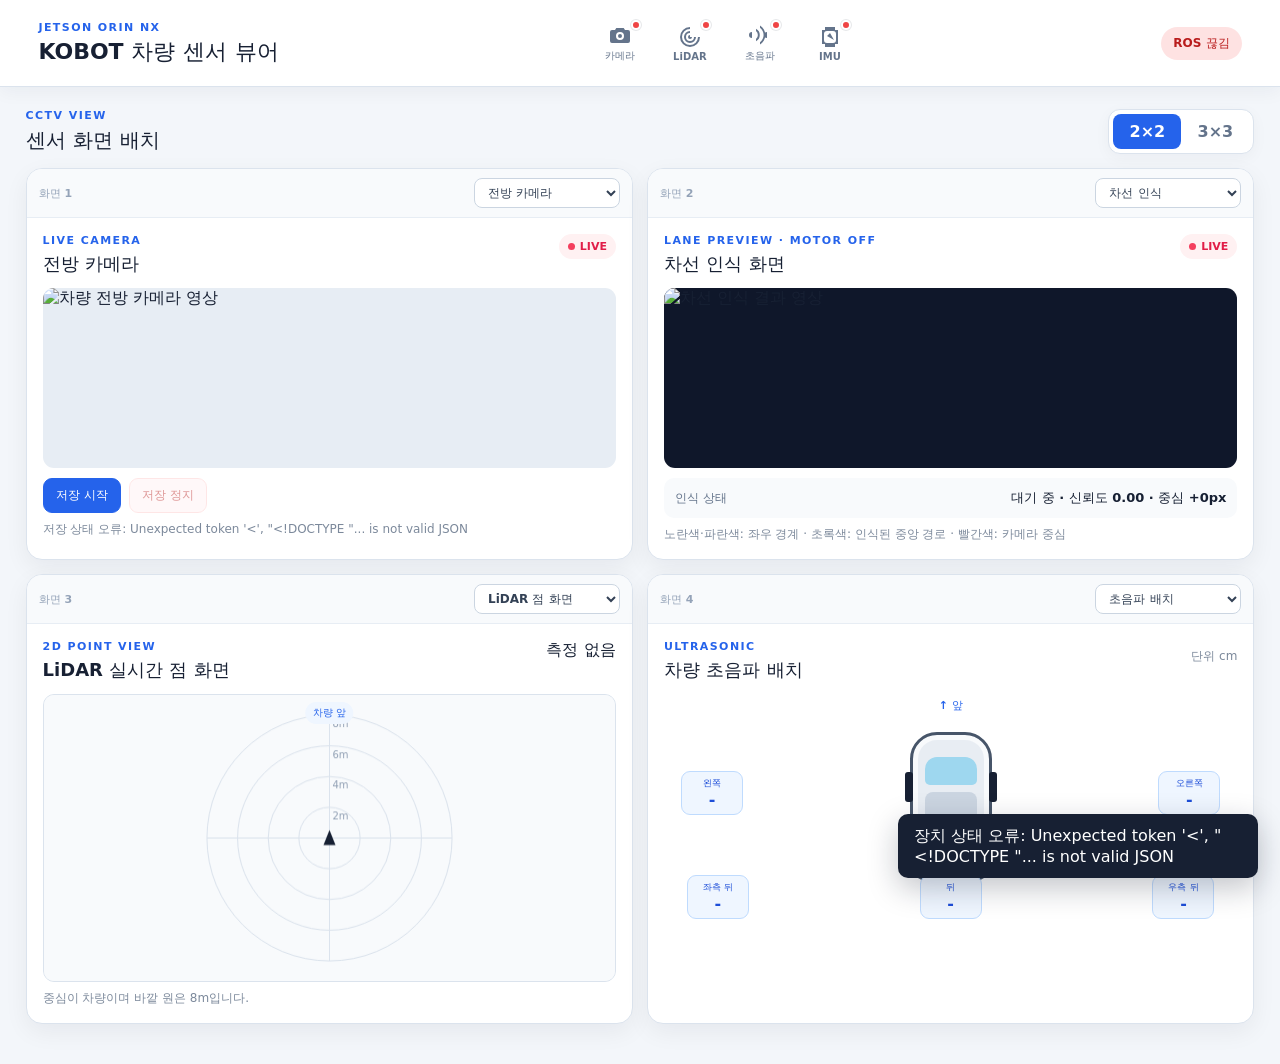
==== real/ros2_ws/src/kobot_vehicle/dashboard/index.html @ b47cc5e0 "refactor(real): replace legacy layout with kobot vehicle stack" ====
<!doctype html>
<html lang="ko">
<head>
  <meta charset="utf-8">
  <meta name="viewport" content="width=device-width,initial-scale=1,user-scalable=no">
  <title>KOBOT 차량 센서 뷰어</title>
  <link rel="stylesheet" href="style.css">
  <link rel="stylesheet" href="drive.css">
</head>
<body>
  <header class="topbar">
    <div class="brand">
      <p class="eyebrow">JETSON ORIN NX</p>
      <h1>KOBOT 차량 센서 뷰어</h1>
    </div>

    <nav class="device-nav" aria-label="장치 연결 관리">
      <button class="device-icon" data-device="camera" aria-label="카메라 연결 관리" title="카메라">
        <span class="connection-dot" aria-hidden="true"></span>
        <svg viewBox="0 0 24 24" aria-hidden="true"><path d="M4 7h3l1.3-2h7.4L17 7h3a2 2 0 0 1 2 2v9a2 2 0 0 1-2 2H4a2 2 0 0 1-2-2V9a2 2 0 0 1 2-2Zm8 10a4 4 0 1 0 0-8 4 4 0 0 0 0 8Zm0-2a2 2 0 1 1 0-4 2 2 0 0 1 0 4Z"/></svg>
        <span>카메라</span>
      </button>
      <button class="device-icon" data-device="lidar" aria-label="LiDAR 연결 관리" title="LiDAR">
        <span class="connection-dot" aria-hidden="true"></span>
        <svg viewBox="0 0 24 24" aria-hidden="true"><path d="M12 2a10 10 0 1 0 10 10h-2a8 8 0 1 1-8-8V2Zm0 4a6 6 0 1 0 6 6h-2a4 4 0 1 1-4-4V6Zm0 4a2 2 0 1 0 2 2h-2v-2Z"/></svg>
        <span>LiDAR</span>
      </button>
      <button class="device-icon" data-device="ultrasonic" aria-label="초음파 연결 관리" title="초음파">
        <span class="connection-dot" aria-hidden="true"></span>
        <svg viewBox="0 0 24 24" aria-hidden="true"><path d="M4 9a3 3 0 1 0 0 6V9Zm4-3.2v2.3a5 5 0 0 1 0 7.8v2.3A7 7 0 0 0 8 5.8Zm4-3.2v2.2a9 9 0 0 1 0 14.4v2.2A11 11 0 0 0 12 2.6Zm7 6.4a3 3 0 1 0 0 6V9Z"/></svg>
        <span>초음파</span>
      </button>
      <button class="device-icon" data-device="imu" aria-label="IMU 연결 관리" title="IMU">
        <span class="connection-dot" aria-hidden="true"></span>
        <svg viewBox="0 0 24 24" aria-hidden="true"><path d="M7 2h10v3h3v14h-3v3H7v-3H4V5h3V2Zm2 4a3 3 0 0 0-3 3v6a3 3 0 0 0 3 3h6a3 3 0 0 0 3-3V9a3 3 0 0 0-3-3H9Zm3 2 4 7-7-4 3-3Z"/></svg>
        <span>IMU</span>
      </button>
    </nav>

    <span id="ros-state" class="status-pill bad">ROS 연결 중</span>
  </header>

  <main>
    <section class="viewer-toolbar" aria-label="화면 배열 선택">
      <div>
        <p class="eyebrow">CCTV VIEW</p>
        <h2>센서 화면 배치</h2>
      </div>
      <div class="layout-switch" role="group" aria-label="화면 배열">
        <button data-layout="2" class="active">2×2</button>
        <button data-layout="3">3×3</button>
      </div>
    </section>

    <section id="cctv-grid" class="cctv-grid grid-2" aria-label="센서 및 주행 화면"></section>
  </main>

  <div id="device-dialog" class="device-dialog" hidden>
    <div class="dialog-backdrop" data-close-dialog></div>
    <section class="device-dialog-card" role="dialog" aria-modal="true" aria-labelledby="device-dialog-title">
      <button class="dialog-close" data-close-dialog aria-label="닫기">×</button>
      <div id="device-dialog-content"></div>
    </section>
  </div>

  <div id="toast" role="status" aria-live="polite"></div>
  <script src="roslib.min.js"></script>
  <script src="app.js"></script>
</body>
</html>
---- real/ros2_ws/src/kobot_vehicle/dashboard/style.css ----
:root{font-family:Inter,Pretendard,"Noto Sans KR",system-ui,sans-serif;color:#172033;background:#f3f6fa;font-synthesis:none}*{box-sizing:border-box}body{margin:0;min-width:320px;background:#f3f6fa}button,select,input{font:inherit}button{cursor:pointer}button:disabled{cursor:not-allowed;opacity:.45}.topbar{position:sticky;top:0;z-index:20;display:flex;align-items:center;gap:22px;padding:14px 3%;border-bottom:1px solid #dbe3ed;background:rgba(255,255,255,.96);box-shadow:0 4px 18px rgba(23,32,51,.05);backdrop-filter:blur(10px)}.brand{min-width:250px}.eyebrow{margin:0 0 5px;color:#2563eb;font-size:11px;font-weight:800;letter-spacing:.13em}.topbar h1{margin:0;font-size:22px;line-height:1.15}.status-pill{margin-left:auto;flex:none;border-radius:999px;padding:8px 12px;font-size:12px;font-weight:800}.status-pill.ok{color:#047857;background:#dcfce7}.status-pill.bad{color:#b91c1c;background:#fee2e2}.device-nav{display:flex;justify-content:center;gap:8px;margin-left:auto}.device-icon{position:relative;display:flex;flex-direction:column;align-items:center;justify-content:center;gap:2px;width:62px;height:58px;padding:5px;border:1px solid transparent;border-radius:12px;color:#64748b;background:transparent}.device-icon:hover,.device-icon:focus-visible{border-color:#bfdbfe;background:#eff6ff;color:#2563eb;outline:none}.device-icon svg{width:24px;height:24px;fill:currentColor}.device-icon>span:last-child{font-size:10px;font-weight:700}.connection-dot{position:absolute;top:5px;right:9px;width:10px;height:10px;border:2px solid #fff;border-radius:50%;background:#ef4444;box-shadow:0 0 0 1px rgba(23,32,51,.1)}.device-icon.connected .connection-dot,.dialog-device-icon.connected .connection-dot{background:#22c55e}.device-icon.disconnected .connection-dot,.dialog-device-icon.disconnected .connection-dot{background:#ef4444}main{width:min(1600px,96%);margin:0 auto;padding:22px 0 40px}.viewer-toolbar{display:flex;align-items:center;justify-content:space-between;gap:16px;margin-bottom:14px}.viewer-toolbar h2{margin:0;font-size:20px}.layout-switch{display:flex;padding:4px;border:1px solid #dbe3ed;border-radius:12px;background:#fff;box-shadow:0 4px 16px rgba(15,23,42,.04)}.layout-switch button{min-width:68px;padding:8px 14px;border:0;border-radius:8px;color:#64748b;background:transparent;font-weight:800}.layout-switch button.active{color:#fff;background:#2563eb}.cctv-grid{display:grid;gap:14px;align-items:stretch}.cctv-grid.grid-2{grid-template-columns:repeat(2,minmax(0,1fr))}.cctv-grid.grid-3{grid-template-columns:repeat(3,minmax(0,1fr))}.viewer-card,.panel{min-width:0;border:1px solid #dbe3ed;border-radius:16px;background:#fff;box-shadow:0 8px 24px rgba(15,23,42,.06);overflow:hidden}.slot-bar{display:flex;align-items:center;justify-content:space-between;gap:10px;padding:9px 12px;border-bottom:1px solid #e7edf4;background:#f8fafc}.slot-bar>span{color:#94a3b8;font-size:11px;font-weight:800}.slot-picker{max-width:72%;padding:6px 30px 6px 9px;border:1px solid #cbd5e1;border-radius:8px;color:#334155;background:#fff;font-size:12px;font-weight:700}.viewer-card-body{display:flex;min-height:310px;flex-direction:column;padding:16px}.grid-3 .viewer-card-body{min-height:260px;padding:13px}.card-heading{display:flex;align-items:flex-start;justify-content:space-between;gap:10px;margin-bottom:12px}.card-heading h3{margin:0;font-size:18px}.grid-3 .card-heading h3{font-size:15px}.helper{margin:8px 0 0;color:#7c899b;font-size:12px;line-height:1.45}.live-badge{border-radius:999px;padding:6px 9px;color:#e11d48;background:#fff1f2;font-size:11px;font-weight:900}.live-badge::before{display:inline-block;width:7px;height:7px;margin-right:5px;border-radius:50%;background:#f43f5e;content:""}.camera-frame{position:relative;overflow:hidden;flex:1;min-height:180px;border-radius:11px;background:#e7edf4}.camera-frame img{display:block;width:100%;height:100%;min-height:180px;object-fit:cover}.grid-3 .camera-frame,.grid-3 .camera-frame img{min-height:145px}.record-controls{display:flex;gap:8px;margin-top:10px}.record-controls button,.device-actions button,.drive-actions button,.ghost{padding:8px 12px;border:1px solid #cbd5e1;border-radius:9px;color:#334155;background:#fff;font-size:12px;font-weight:800}.record-controls .primary,.device-actions button:first-child{border-color:#2563eb;color:#fff;background:#2563eb}.record-controls .danger,.drive-actions .danger{border-color:#fecaca;color:#b91c1c;background:#fff1f2}.lidar-frame{position:relative;overflow:hidden;flex:1;min-height:210px;border:1px solid #dbe3ed;border-radius:11px;background:#f8fafc}.grid-3 .lidar-frame{min-height:175px}.lidar-canvas{display:block;width:100%;height:100%}.front-label{position:absolute;top:7px;left:50%;transform:translateX(-50%);border-radius:999px;padding:4px 7px;color:#2563eb;background:#eff6ff;font-size:10px;font-weight:800}.vehicle-map{position:relative;flex:1;min-height:225px}.car-shape{position:absolute;top:38px;bottom:38px;left:50%;width:82px;transform:translateX(-50%);border:3px solid #475569;border-radius:27px 27px 18px 18px;background:#e8edf3;box-shadow:inset 0 0 0 5px #f8fafc}.windshield,.rear-glass{position:absolute;left:12px;right:12px;height:28px;border-radius:12px 12px 5px 5px;background:#9ed7ef}.windshield{top:22px}.rear-glass{bottom:18px;transform:rotate(180deg)}.roof{position:absolute;top:57px;bottom:54px;left:12px;right:12px;border-radius:8px;background:#cbd5e1}.wheel{position:absolute;width:8px;height:30px;border-radius:3px;background:#172033}.wheel-fl{top:37px;left:-8px}.wheel-fr{top:37px;right:-8px}.wheel-rl{bottom:30px;left:-8px}.wheel-rr{right:-8px;bottom:30px}.front-arrow{position:absolute;top:4px;left:50%;transform:translateX(-50%);color:#2563eb;font-size:11px;font-weight:800}.ultrasonic-marker{position:absolute;display:flex;min-width:62px;flex-direction:column;align-items:center;border:1px solid #bfdbfe;border-radius:9px;padding:5px;color:#1d4ed8;background:#eff6ff}.ultrasonic-marker span{font-size:9px;font-weight:700}.ultrasonic-marker strong{font-size:16px}.ultrasonic-marker.mid{border-color:#fde68a;color:#a16207;background:#fffbeb}.ultrasonic-marker.near{border-color:#fecaca;color:#b91c1c;background:#fff1f2}.sensor-left{top:77px;left:3%}.sensor-right{top:77px;right:3%}.sensor-rear-left{bottom:0;left:4%}.sensor-rear{bottom:0;left:50%;transform:translateX(-50%)}.sensor-rear-right{right:4%;bottom:0}.imu-visual{position:relative;display:grid;place-items:center;flex:1;min-height:170px;overflow:hidden;border-radius:11px;background:radial-gradient(circle,#eff6ff 0,#f8fafc 55%,#fff 56%)}.imu-axis{position:relative;width:95px;height:95px;border:2px solid #2563eb;border-radius:50%;transform:rotate(-12deg)}.imu-axis::before,.imu-axis::after{position:absolute;top:46px;left:-28px;width:148px;height:2px;background:#94a3b8;content:""}.imu-axis::after{transform:rotate(90deg)}.imu-axis span{position:absolute;z-index:1;border-radius:6px;padding:3px 5px;color:#fff;font-size:10px;font-weight:900}.axis-x{top:41px;right:-20px;background:#ef4444}.axis-y{top:-17px;left:40px;background:#22c55e}.axis-z{bottom:-15px;left:40px;background:#2563eb}.metric{display:flex;align-items:center;justify-content:space-between;gap:12px;margin-top:10px;border-radius:10px;padding:11px;background:#f8fafc}.metric span{color:#64748b;font-size:12px}.metric strong{font-size:13px;text-align:right}.system-power{overflow:auto;margin:10px 0 0;border-radius:10px;padding:12px;color:#334155;background:#f8fafc;font-size:12px;white-space:pre-wrap}.empty-card{display:flex;flex:1;min-height:220px;flex-direction:column;align-items:center;justify-content:center;border:2px dashed #dbe3ed;border-radius:12px;color:#94a3b8;text-align:center}.empty-card>span{display:grid;width:44px;height:44px;place-items:center;margin-bottom:8px;border-radius:50%;background:#eff6ff;color:#2563eb;font-size:27px}.empty-card p{margin:5px 0 0;font-size:11px}.drive-panel{margin-top:14px;padding:16px}.drive-panel summary{cursor:pointer;font-weight:800}.drive-panel label{display:grid;gap:6px;max-width:340px;margin:12px 0}.drive-panel input{padding:9px;border:1px solid #cbd5e1;border-radius:8px}.warning{color:#b45309;font-size:13px}.drive-actions,.keys{display:flex;gap:8px;margin:10px 0}.keys button{width:42px;height:42px;border:1px solid #cbd5e1;border-radius:9px;background:#fff;font-weight:900}.keys button.active{color:#fff;background:#2563eb}.device-dialog[hidden]{display:none}.device-dialog{position:fixed;z-index:50;inset:0;display:grid;place-items:center;padding:20px}.dialog-backdrop{position:absolute;inset:0;background:rgba(15,23,42,.42);backdrop-filter:blur(3px)}.device-dialog-card{position:relative;z-index:1;width:min(440px,100%);border-radius:18px;padding:24px;background:#fff;box-shadow:0 24px 80px rgba(15,23,42,.28)}.dialog-close{position:absolute;top:12px;right:12px;width:34px;height:34px;border:0;border-radius:9px;color:#64748b;background:#f1f5f9;font-size:22px}.dialog-title-row{display:flex;align-items:center;gap:12px;padding-right:36px}.dialog-title-row h2{margin:0;font-size:20px}.dialog-device-icon{position:relative;width:44px;height:44px;border-radius:12px;background:#eff6ff}.dialog-device-icon .connection-dot{top:-2px;right:-2px}.device-summary{display:flex;align-items:center;justify-content:space-between;gap:12px;margin:22px 0;border-radius:12px;padding:14px;background:#f8fafc}.device-summary strong{font-size:13px}.device-state{border-radius:999px;padding:6px 9px;font-size:11px;font-weight:900}.device-state.running{color:#047857;background:#dcfce7}.device-state.stopped{color:#b91c1c;background:#fee2e2}.device-actions{display:grid;grid-template-columns:repeat(3,1fr);gap:8px}.device-actions .reconnect{border-color:#bfdbfe;color:#1d4ed8;background:#eff6ff}.ghost.wide{width:100%;margin-top:10px}body.dialog-open{overflow:hidden}#toast{position:fixed;z-index:80;right:22px;bottom:22px;max-width:360px;transform:translateY(20px);border-radius:10px;padding:12px 16px;color:#fff;background:#172033;box-shadow:0 10px 30px rgba(15,23,42,.25);opacity:0;pointer-events:none;transition:.2s}#toast.show{transform:none;opacity:1}
@media(max-width:1050px){.topbar{flex-wrap:wrap}.brand{min-width:0}.device-nav{order:3;width:100%;margin:0}.status-pill{margin-left:auto}.cctv-grid.grid-3{grid-template-columns:repeat(2,minmax(0,1fr))}}
@media(max-width:680px){.topbar{gap:10px;padding:12px 4%}.topbar h1{font-size:18px}.status-pill{padding:6px 9px}.device-nav{justify-content:space-between}.device-icon{width:23%;height:52px}.device-icon svg{width:21px;height:21px}main{width:94%;padding-top:16px}.viewer-toolbar{align-items:flex-end}.viewer-toolbar h2{font-size:17px}.cctv-grid.grid-2,.cctv-grid.grid-3{grid-template-columns:1fr}.viewer-card-body{min-height:280px}.device-actions{grid-template-columns:1fr}.sensor-left{left:0}.sensor-right{right:0}.sensor-rear-left{left:0}.sensor-rear-right{right:0}}
---- real/ros2_ws/src/kobot_vehicle/dashboard/drive.css ----
.viewer-card-drive .viewer-card-body {
  min-height: 0;
}

.motor-badge {
  flex: none;
  border-radius: 999px;
  padding: 6px 9px;
  font-size: 11px;
  font-weight: 900;
}

.motor-badge.ok {
  color: #047857;
  background: #dcfce7;
}

.motor-badge.warn {
  color: #a16207;
  background: #fef3c7;
}

.motor-badge.bad {
  color: #b91c1c;
  background: #fee2e2;
}

.drive-stack {
  display: grid;
  grid-template-columns: minmax(0, 1fr) auto;
  align-items: center;
  gap: 5px 12px;
  border: 1px solid #dbeafe;
  border-radius: 11px;
  padding: 11px 12px;
  background: #eff6ff;
}

.drive-stack > div {
  display: flex;
  align-items: center;
  justify-content: space-between;
  gap: 10px;
}

.drive-stack span,
.drive-stack-detail {
  color: #64748b;
  font-size: 11px;
}

.drive-stack strong {
  color: #1e3a8a;
  font-size: 12px;
}

.drive-stack-detail {
  grid-column: 1;
  overflow: hidden;
  margin: 0;
  text-overflow: ellipsis;
  white-space: nowrap;
}

.restart-motor {
  grid-row: 1 / span 2;
  grid-column: 2;
  min-height: 38px;
  border: 1px solid #93c5fd;
  border-radius: 9px;
  padding: 8px 11px;
  color: #1d4ed8;
  background: #fff;
  font-size: 11px;
  font-weight: 900;
}

.drive-range {
  margin: 10px 0 0;
  border-radius: 9px;
  padding: 8px 10px;
  color: #334155;
  background: #f8fafc;
  font-size: 11px;
}

.drive-range strong {
  color: #1d4ed8;
}

.drive-config {
  display: grid;
  grid-template-columns: repeat(3, minmax(0, 1fr));
  gap: 9px;
}

.viewer-card-drive label {
  display: grid;
  gap: 5px;
  margin: 10px 0 0;
  color: #475569;
  font-size: 11px;
  font-weight: 800;
}

.viewer-card-drive input,
.viewer-card-drive select {
  width: 100%;
  min-width: 0;
  padding: 8px;
  border: 1px solid #cbd5e1;
  border-radius: 8px;
  color: #172033;
  background: #fff;
}

.drive-actions,
.keys {
  display: flex;
  flex-wrap: wrap;
  gap: 7px;
  margin: 9px 0 0;
}

.drive-actions button {
  min-height: 38px;
  padding: 8px 11px;
  border: 1px solid #cbd5e1;
  border-radius: 9px;
  color: #334155;
  background: #fff;
  font-size: 11px;
  font-weight: 800;
}

.drive-actions .primary {
  border-color: #2563eb;
  color: #fff;
  background: #2563eb;
}

.drive-actions .danger {
  border-color: #fecaca;
  color: #b91c1c;
  background: #fff1f2;
}

.keys button {
  width: 42px;
  height: 42px;
}

.drive-state {
  margin: 9px 0 0;
  border-radius: 9px;
  padding: 9px 10px;
  color: #334155;
  background: #f8fafc;
  font-size: 12px;
  font-weight: 700;
}

.lane-frame {
  background: #0f172a;
}

.lane-frame img {
  object-fit: contain;
}

@media (max-width: 680px) {
  .drive-stack {
    grid-template-columns: 1fr;
  }

  .drive-stack-detail,
  .restart-motor {
    grid-row: auto;
    grid-column: 1;
  }

  .drive-config {
    grid-template-columns: 1fr;
  }
}
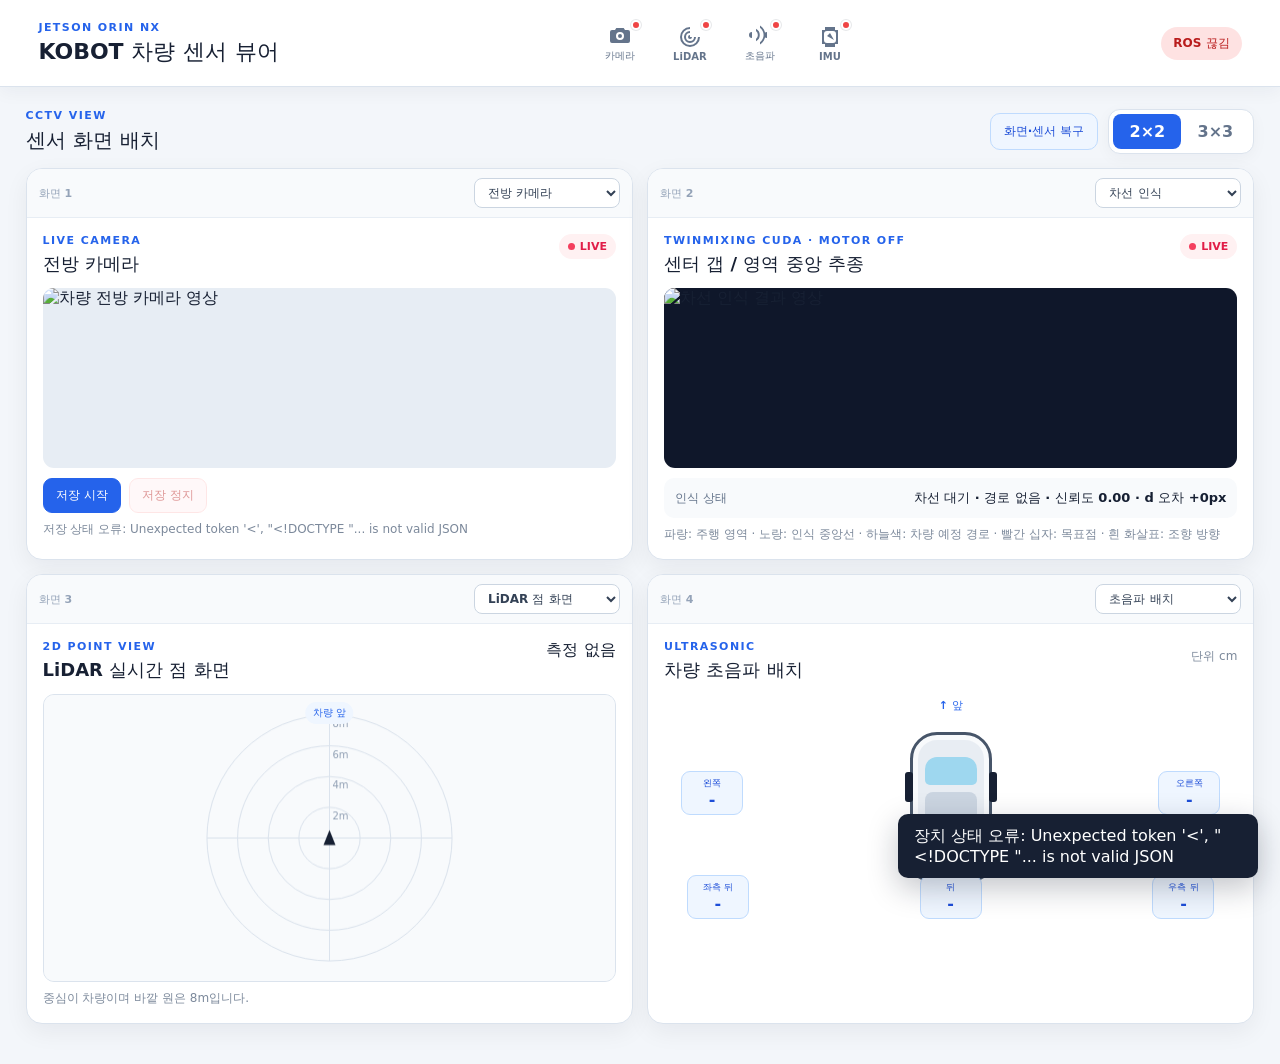
==== commit c6934fae: "feat(real): preserve TwinMixing center-line stack before restructure TwinMixing 중심선 추종 일체(순수 알고리즘·RO" ====
--- a/real/ros2_ws/src/kobot_vehicle/dashboard/index.html
+++ b/real/ros2_ws/src/kobot_vehicle/dashboard/index.html
@@ -46,9 +46,12 @@
         <p class="eyebrow">CCTV VIEW</p>
         <h2>센서 화면 배치</h2>
       </div>
-      <div class="layout-switch" role="group" aria-label="화면 배열">
-        <button data-layout="2" class="active">2×2</button>
-        <button data-layout="3">3×3</button>
+      <div class="viewer-toolbar-actions">
+        <button id="open-recovery" class="recovery-open" type="button">화면·센서 복구</button>
+        <div class="layout-switch" role="group" aria-label="화면 배열">
+          <button data-layout="2" class="active">2×2</button>
+          <button data-layout="3">3×3</button>
+        </div>
       </div>
     </section>
 
@@ -63,6 +66,14 @@
     </section>
   </div>
 
+  <div id="recovery-dialog" class="device-dialog recovery-dialog" hidden>
+    <div class="dialog-backdrop" data-close-recovery></div>
+    <section class="device-dialog-card recovery-dialog-card" role="dialog" aria-modal="true" aria-labelledby="recovery-dialog-title">
+      <button class="dialog-close" data-close-recovery aria-label="닫기">×</button>
+      <div id="recovery-dialog-content"></div>
+    </section>
+  </div>
+
   <div id="toast" role="status" aria-live="polite"></div>
   <script src="roslib.min.js"></script>
   <script src="app.js"></script>
--- a/real/ros2_ws/src/kobot_vehicle/dashboard/style.css
+++ b/real/ros2_ws/src/kobot_vehicle/dashboard/style.css
@@ -1,3 +1,4 @@
 :root{font-family:Inter,Pretendard,"Noto Sans KR",system-ui,sans-serif;color:#172033;background:#f3f6fa;font-synthesis:none}*{box-sizing:border-box}body{margin:0;min-width:320px;background:#f3f6fa}button,select,input{font:inherit}button{cursor:pointer}button:disabled{cursor:not-allowed;opacity:.45}.topbar{position:sticky;top:0;z-index:20;display:flex;align-items:center;gap:22px;padding:14px 3%;border-bottom:1px solid #dbe3ed;background:rgba(255,255,255,.96);box-shadow:0 4px 18px rgba(23,32,51,.05);backdrop-filter:blur(10px)}.brand{min-width:250px}.eyebrow{margin:0 0 5px;color:#2563eb;font-size:11px;font-weight:800;letter-spacing:.13em}.topbar h1{margin:0;font-size:22px;line-height:1.15}.status-pill{margin-left:auto;flex:none;border-radius:999px;padding:8px 12px;font-size:12px;font-weight:800}.status-pill.ok{color:#047857;background:#dcfce7}.status-pill.bad{color:#b91c1c;background:#fee2e2}.device-nav{display:flex;justify-content:center;gap:8px;margin-left:auto}.device-icon{position:relative;display:flex;flex-direction:column;align-items:center;justify-content:center;gap:2px;width:62px;height:58px;padding:5px;border:1px solid transparent;border-radius:12px;color:#64748b;background:transparent}.device-icon:hover,.device-icon:focus-visible{border-color:#bfdbfe;background:#eff6ff;color:#2563eb;outline:none}.device-icon svg{width:24px;height:24px;fill:currentColor}.device-icon>span:last-child{font-size:10px;font-weight:700}.connection-dot{position:absolute;top:5px;right:9px;width:10px;height:10px;border:2px solid #fff;border-radius:50%;background:#ef4444;box-shadow:0 0 0 1px rgba(23,32,51,.1)}.device-icon.connected .connection-dot,.dialog-device-icon.connected .connection-dot{background:#22c55e}.device-icon.disconnected .connection-dot,.dialog-device-icon.disconnected .connection-dot{background:#ef4444}main{width:min(1600px,96%);margin:0 auto;padding:22px 0 40px}.viewer-toolbar{display:flex;align-items:center;justify-content:space-between;gap:16px;margin-bottom:14px}.viewer-toolbar h2{margin:0;font-size:20px}.layout-switch{display:flex;padding:4px;border:1px solid #dbe3ed;border-radius:12px;background:#fff;box-shadow:0 4px 16px rgba(15,23,42,.04)}.layout-switch button{min-width:68px;padding:8px 14px;border:0;border-radius:8px;color:#64748b;background:transparent;font-weight:800}.layout-switch button.active{color:#fff;background:#2563eb}.cctv-grid{display:grid;gap:14px;align-items:stretch}.cctv-grid.grid-2{grid-template-columns:repeat(2,minmax(0,1fr))}.cctv-grid.grid-3{grid-template-columns:repeat(3,minmax(0,1fr))}.viewer-card,.panel{min-width:0;border:1px solid #dbe3ed;border-radius:16px;background:#fff;box-shadow:0 8px 24px rgba(15,23,42,.06);overflow:hidden}.slot-bar{display:flex;align-items:center;justify-content:space-between;gap:10px;padding:9px 12px;border-bottom:1px solid #e7edf4;background:#f8fafc}.slot-bar>span{color:#94a3b8;font-size:11px;font-weight:800}.slot-picker{max-width:72%;padding:6px 30px 6px 9px;border:1px solid #cbd5e1;border-radius:8px;color:#334155;background:#fff;font-size:12px;font-weight:700}.viewer-card-body{display:flex;min-height:310px;flex-direction:column;padding:16px}.grid-3 .viewer-card-body{min-height:260px;padding:13px}.card-heading{display:flex;align-items:flex-start;justify-content:space-between;gap:10px;margin-bottom:12px}.card-heading h3{margin:0;font-size:18px}.grid-3 .card-heading h3{font-size:15px}.helper{margin:8px 0 0;color:#7c899b;font-size:12px;line-height:1.45}.live-badge{border-radius:999px;padding:6px 9px;color:#e11d48;background:#fff1f2;font-size:11px;font-weight:900}.live-badge::before{display:inline-block;width:7px;height:7px;margin-right:5px;border-radius:50%;background:#f43f5e;content:""}.camera-frame{position:relative;overflow:hidden;flex:1;min-height:180px;border-radius:11px;background:#e7edf4}.camera-frame img{display:block;width:100%;height:100%;min-height:180px;object-fit:cover}.grid-3 .camera-frame,.grid-3 .camera-frame img{min-height:145px}.record-controls{display:flex;gap:8px;margin-top:10px}.record-controls button,.device-actions button,.drive-actions button,.ghost{padding:8px 12px;border:1px solid #cbd5e1;border-radius:9px;color:#334155;background:#fff;font-size:12px;font-weight:800}.record-controls .primary,.device-actions button:first-child{border-color:#2563eb;color:#fff;background:#2563eb}.record-controls .danger,.drive-actions .danger{border-color:#fecaca;color:#b91c1c;background:#fff1f2}.lidar-frame{position:relative;overflow:hidden;flex:1;min-height:210px;border:1px solid #dbe3ed;border-radius:11px;background:#f8fafc}.grid-3 .lidar-frame{min-height:175px}.lidar-canvas{display:block;width:100%;height:100%}.front-label{position:absolute;top:7px;left:50%;transform:translateX(-50%);border-radius:999px;padding:4px 7px;color:#2563eb;background:#eff6ff;font-size:10px;font-weight:800}.vehicle-map{position:relative;flex:1;min-height:225px}.car-shape{position:absolute;top:38px;bottom:38px;left:50%;width:82px;transform:translateX(-50%);border:3px solid #475569;border-radius:27px 27px 18px 18px;background:#e8edf3;box-shadow:inset 0 0 0 5px #f8fafc}.windshield,.rear-glass{position:absolute;left:12px;right:12px;height:28px;border-radius:12px 12px 5px 5px;background:#9ed7ef}.windshield{top:22px}.rear-glass{bottom:18px;transform:rotate(180deg)}.roof{position:absolute;top:57px;bottom:54px;left:12px;right:12px;border-radius:8px;background:#cbd5e1}.wheel{position:absolute;width:8px;height:30px;border-radius:3px;background:#172033}.wheel-fl{top:37px;left:-8px}.wheel-fr{top:37px;right:-8px}.wheel-rl{bottom:30px;left:-8px}.wheel-rr{right:-8px;bottom:30px}.front-arrow{position:absolute;top:4px;left:50%;transform:translateX(-50%);color:#2563eb;font-size:11px;font-weight:800}.ultrasonic-marker{position:absolute;display:flex;min-width:62px;flex-direction:column;align-items:center;border:1px solid #bfdbfe;border-radius:9px;padding:5px;color:#1d4ed8;background:#eff6ff}.ultrasonic-marker span{font-size:9px;font-weight:700}.ultrasonic-marker strong{font-size:16px}.ultrasonic-marker.mid{border-color:#fde68a;color:#a16207;background:#fffbeb}.ultrasonic-marker.near{border-color:#fecaca;color:#b91c1c;background:#fff1f2}.sensor-left{top:77px;left:3%}.sensor-right{top:77px;right:3%}.sensor-rear-left{bottom:0;left:4%}.sensor-rear{bottom:0;left:50%;transform:translateX(-50%)}.sensor-rear-right{right:4%;bottom:0}.imu-visual{position:relative;display:grid;place-items:center;flex:1;min-height:170px;overflow:hidden;border-radius:11px;background:radial-gradient(circle,#eff6ff 0,#f8fafc 55%,#fff 56%)}.imu-axis{position:relative;width:95px;height:95px;border:2px solid #2563eb;border-radius:50%;transform:rotate(-12deg)}.imu-axis::before,.imu-axis::after{position:absolute;top:46px;left:-28px;width:148px;height:2px;background:#94a3b8;content:""}.imu-axis::after{transform:rotate(90deg)}.imu-axis span{position:absolute;z-index:1;border-radius:6px;padding:3px 5px;color:#fff;font-size:10px;font-weight:900}.axis-x{top:41px;right:-20px;background:#ef4444}.axis-y{top:-17px;left:40px;background:#22c55e}.axis-z{bottom:-15px;left:40px;background:#2563eb}.metric{display:flex;align-items:center;justify-content:space-between;gap:12px;margin-top:10px;border-radius:10px;padding:11px;background:#f8fafc}.metric span{color:#64748b;font-size:12px}.metric strong{font-size:13px;text-align:right}.system-power{overflow:auto;margin:10px 0 0;border-radius:10px;padding:12px;color:#334155;background:#f8fafc;font-size:12px;white-space:pre-wrap}.empty-card{display:flex;flex:1;min-height:220px;flex-direction:column;align-items:center;justify-content:center;border:2px dashed #dbe3ed;border-radius:12px;color:#94a3b8;text-align:center}.empty-card>span{display:grid;width:44px;height:44px;place-items:center;margin-bottom:8px;border-radius:50%;background:#eff6ff;color:#2563eb;font-size:27px}.empty-card p{margin:5px 0 0;font-size:11px}.drive-panel{margin-top:14px;padding:16px}.drive-panel summary{cursor:pointer;font-weight:800}.drive-panel label{display:grid;gap:6px;max-width:340px;margin:12px 0}.drive-panel input{padding:9px;border:1px solid #cbd5e1;border-radius:8px}.warning{color:#b45309;font-size:13px}.drive-actions,.keys{display:flex;gap:8px;margin:10px 0}.keys button{width:42px;height:42px;border:1px solid #cbd5e1;border-radius:9px;background:#fff;font-weight:900}.keys button.active{color:#fff;background:#2563eb}.device-dialog[hidden]{display:none}.device-dialog{position:fixed;z-index:50;inset:0;display:grid;place-items:center;padding:20px}.dialog-backdrop{position:absolute;inset:0;background:rgba(15,23,42,.42);backdrop-filter:blur(3px)}.device-dialog-card{position:relative;z-index:1;width:min(440px,100%);border-radius:18px;padding:24px;background:#fff;box-shadow:0 24px 80px rgba(15,23,42,.28)}.dialog-close{position:absolute;top:12px;right:12px;width:34px;height:34px;border:0;border-radius:9px;color:#64748b;background:#f1f5f9;font-size:22px}.dialog-title-row{display:flex;align-items:center;gap:12px;padding-right:36px}.dialog-title-row h2{margin:0;font-size:20px}.dialog-device-icon{position:relative;width:44px;height:44px;border-radius:12px;background:#eff6ff}.dialog-device-icon .connection-dot{top:-2px;right:-2px}.device-summary{display:flex;align-items:center;justify-content:space-between;gap:12px;margin:22px 0;border-radius:12px;padding:14px;background:#f8fafc}.device-summary strong{font-size:13px}.device-state{border-radius:999px;padding:6px 9px;font-size:11px;font-weight:900}.device-state.running{color:#047857;background:#dcfce7}.device-state.stopped{color:#b91c1c;background:#fee2e2}.device-actions{display:grid;grid-template-columns:repeat(3,1fr);gap:8px}.device-actions .reconnect{border-color:#bfdbfe;color:#1d4ed8;background:#eff6ff}.ghost.wide{width:100%;margin-top:10px}body.dialog-open{overflow:hidden}#toast{position:fixed;z-index:80;right:22px;bottom:22px;max-width:360px;transform:translateY(20px);border-radius:10px;padding:12px 16px;color:#fff;background:#172033;box-shadow:0 10px 30px rgba(15,23,42,.25);opacity:0;pointer-events:none;transition:.2s}#toast.show{transform:none;opacity:1}
+.viewer-toolbar-actions{display:flex;align-items:center;gap:10px}.recovery-open{padding:9px 13px;border:1px solid #bfdbfe;border-radius:10px;color:#1d4ed8;background:#eff6ff;font-size:12px;font-weight:850}.recovery-open:hover,.recovery-open:focus-visible{border-color:#2563eb;background:#dbeafe;outline:none}.recovery-dialog-card{width:min(680px,100%)}.recovery-symbol{display:grid;flex:none;width:44px;height:44px;place-items:center;border-radius:12px;color:#1d4ed8;background:#dbeafe;font-size:26px;font-weight:900}.recovery-safe{display:flex;align-items:center;justify-content:space-between;gap:16px;margin-top:22px;border:1px solid #bbf7d0;border-radius:13px;padding:14px;background:#f0fdf4}.recovery-safe strong{font-size:14px}.recovery-safe p{margin:4px 0 0;color:#64748b;font-size:11px;line-height:1.45}.recovery-safe button{flex:none;padding:9px 12px;border:0;border-radius:9px;color:#fff;background:#16a34a;font-size:12px;font-weight:850}.recovery-section-title{display:flex;align-items:center;justify-content:space-between;margin:20px 0 9px}.recovery-section-title strong{font-size:13px}.recovery-section-title span{color:#b45309;font-size:11px;font-weight:750}.recovery-grid{display:grid;grid-template-columns:repeat(3,minmax(0,1fr));gap:8px}.recovery-grid button{display:grid;grid-template-columns:auto 1fr;align-items:center;column-gap:7px;min-height:58px;border:1px solid #dbe3ed;border-radius:11px;padding:9px 10px;color:#334155;background:#fff;text-align:left}.recovery-grid button:hover,.recovery-grid button:focus-visible{border-color:#93c5fd;background:#f8fbff;outline:none}.recovery-grid strong{font-size:12px}.recovery-grid small{grid-column:2;color:#94a3b8;font-size:10px}.recovery-dot{grid-row:1/3;width:9px;height:9px;border-radius:50%;background:#94a3b8}.recovery-dot.running{background:#22c55e}.recovery-dot.stopped{background:#ef4444}.recovery-groups{display:grid;grid-template-columns:repeat(2,minmax(0,1fr));gap:8px;margin-top:14px}.recovery-groups button{display:flex;min-height:58px;flex-direction:column;align-items:flex-start;justify-content:center;border:1px solid #bfdbfe;border-radius:11px;padding:10px 12px;color:#1d4ed8;background:#eff6ff}.recovery-groups button.danger{border-color:#fecaca;color:#b91c1c;background:#fff1f2}.recovery-groups strong{font-size:12px}.recovery-groups span{margin-top:3px;font-size:10px}.recovery-warning{margin:12px 0 0;border-radius:10px;padding:10px;color:#92400e;background:#fffbeb;font-size:11px;line-height:1.5}.recovery-status{display:flex;align-items:center;justify-content:space-between;gap:14px;margin-top:10px;border-radius:10px;padding:10px 12px;background:#f8fafc}.recovery-status span{color:#64748b;font-size:11px}.recovery-status strong{font-size:12px;text-align:right}
 @media(max-width:1050px){.topbar{flex-wrap:wrap}.brand{min-width:0}.device-nav{order:3;width:100%;margin:0}.status-pill{margin-left:auto}.cctv-grid.grid-3{grid-template-columns:repeat(2,minmax(0,1fr))}}
-@media(max-width:680px){.topbar{gap:10px;padding:12px 4%}.topbar h1{font-size:18px}.status-pill{padding:6px 9px}.device-nav{justify-content:space-between}.device-icon{width:23%;height:52px}.device-icon svg{width:21px;height:21px}main{width:94%;padding-top:16px}.viewer-toolbar{align-items:flex-end}.viewer-toolbar h2{font-size:17px}.cctv-grid.grid-2,.cctv-grid.grid-3{grid-template-columns:1fr}.viewer-card-body{min-height:280px}.device-actions{grid-template-columns:1fr}.sensor-left{left:0}.sensor-right{right:0}.sensor-rear-left{left:0}.sensor-rear-right{right:0}}
+@media(max-width:680px){.topbar{gap:10px;padding:12px 4%}.topbar h1{font-size:18px}.status-pill{padding:6px 9px}.device-nav{justify-content:space-between}.device-icon{width:23%;height:52px}.device-icon svg{width:21px;height:21px}main{width:94%;padding-top:16px}.viewer-toolbar{align-items:flex-end}.viewer-toolbar h2{font-size:17px}.viewer-toolbar-actions{flex-direction:column-reverse;align-items:flex-end}.recovery-open{padding:7px 10px}.cctv-grid.grid-2,.cctv-grid.grid-3{grid-template-columns:1fr}.viewer-card-body{min-height:280px}.device-actions{grid-template-columns:1fr}.recovery-dialog-card{padding:20px}.recovery-safe{align-items:flex-start;flex-direction:column}.recovery-grid{grid-template-columns:repeat(2,minmax(0,1fr))}.recovery-groups{grid-template-columns:1fr}.sensor-left{left:0}.sensor-right{right:0}.sensor-rear-left{left:0}.sensor-rear-right{right:0}}
--- a/real/ros2_ws/src/kobot_vehicle/dashboard/drive.css
+++ b/real/ros2_ws/src/kobot_vehicle/dashboard/drive.css
@@ -160,6 +160,96 @@
   font-weight: 700;
 }
 
+.record-drive-panel {
+  margin-top: 10px;
+  border: 1px solid #dbe3ed;
+  border-radius: 11px;
+  padding: 11px 12px;
+  background: #fff;
+}
+
+.record-drive-panel > div:first-child {
+  display: flex;
+  align-items: center;
+  justify-content: space-between;
+  gap: 10px;
+  color: #172033;
+  font-size: 12px;
+  font-weight: 900;
+}
+
+.record-drive-badge {
+  border-radius: 999px;
+  padding: 5px 8px;
+  color: #475569;
+  background: #f1f5f9;
+  font-size: 10px;
+}
+
+.record-drive-badge[data-state="running"] {
+  color: #047857;
+  background: #dcfce7;
+}
+
+.record-drive-badge[data-state="paused"] {
+  color: #a16207;
+  background: #fef3c7;
+}
+
+.record-drive-badge[data-state="error"] {
+  color: #b91c1c;
+  background: #fee2e2;
+}
+
+.record-drive-help,
+.record-drive-state {
+  margin: 7px 0 0;
+  color: #64748b;
+  font-size: 11px;
+}
+
+.record-drive-speed-field {
+  display: grid;
+  grid-template-columns: 1fr minmax(110px, 140px);
+  align-items: center;
+  gap: 10px;
+  margin-top: 9px;
+}
+
+.record-drive-speed-field .record-drive-speed {
+  margin: 0;
+}
+
+.record-drive-actions {
+  display: grid;
+  grid-template-columns: repeat(3, minmax(0, 1fr));
+  gap: 7px;
+  margin-top: 9px;
+}
+
+.record-drive-actions button {
+  min-height: 38px;
+  border: 1px solid #cbd5e1;
+  border-radius: 9px;
+  padding: 8px;
+  color: #334155;
+  background: #fff;
+  font-size: 11px;
+  font-weight: 900;
+}
+
+.record-drive-actions .primary {
+  border-color: #111827;
+  color: #fff;
+  background: #111827;
+}
+
+.record-drive-actions .danger {
+  border-color: #fecaca;
+  color: #b91c1c;
+  background: #fff1f2;
+}
+
 .lane-frame {
   background: #0f172a;
 }
@@ -182,4 +272,8 @@
   .drive-config {
     grid-template-columns: 1fr;
   }
-}
+
+  .record-drive-actions {
+    grid-template-columns: 1fr;
+  }
+}
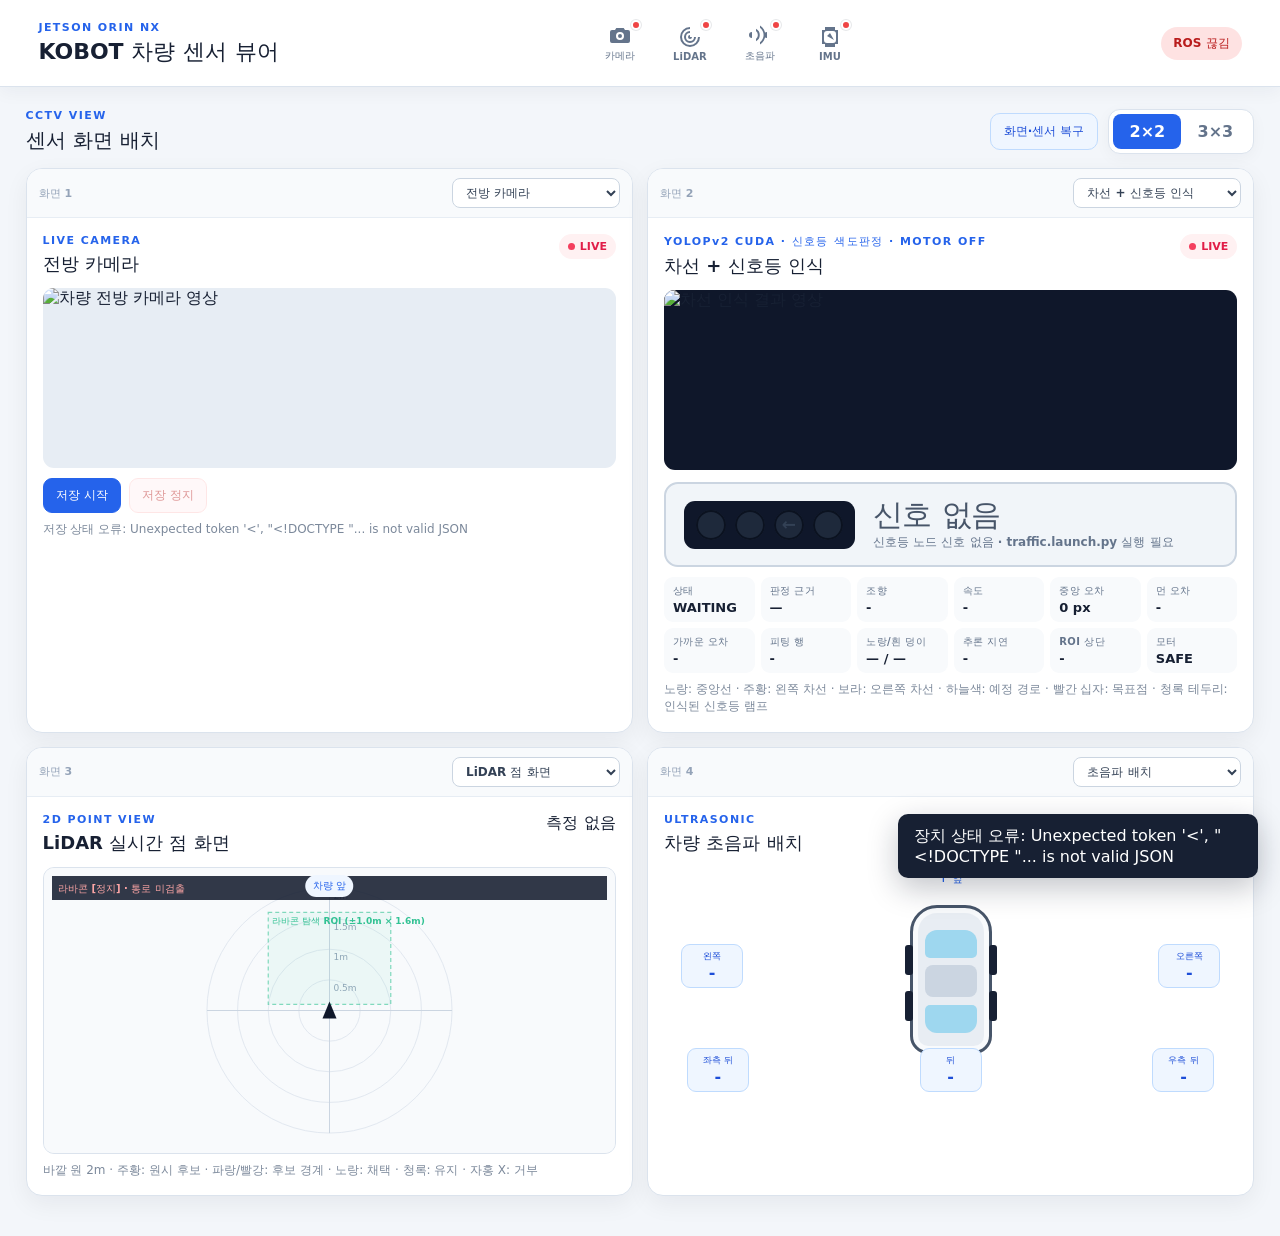
==== commit e9750dd8: "backup: 신호등 인식 + 신호 연동 주행 (트랙 전반부) 신호등   Traffic_Perception.py 전면 재작성. YOLO 제거하고 정규화 색도 + 원형성으로   판정" ====
--- a/real/ros2_ws/src/kobot_vehicle/dashboard/index.html
+++ b/real/ros2_ws/src/kobot_vehicle/dashboard/index.html
@@ -4,8 +4,8 @@
   <meta charset="utf-8">
   <meta name="viewport" content="width=device-width,initial-scale=1,user-scalable=no">
   <title>KOBOT 차량 센서 뷰어</title>
-  <link rel="stylesheet" href="style.css">
-  <link rel="stylesheet" href="drive.css">
+  <link rel="stylesheet" href="style.css?v=20260821a">
+  <link rel="stylesheet" href="drive.css?v=20260821a">
 </head>
 <body>
   <header class="topbar">
@@ -76,6 +76,6 @@
 
   <div id="toast" role="status" aria-live="polite"></div>
   <script src="roslib.min.js"></script>
-  <script src="app.js"></script>
+  <script src="app.js?v=20260821a"></script>
 </body>
 </html>
--- a/real/ros2_ws/src/kobot_vehicle/dashboard/style.css
+++ b/real/ros2_ws/src/kobot_vehicle/dashboard/style.css
@@ -2,3 +2,4 @@
 .viewer-toolbar-actions{display:flex;align-items:center;gap:10px}.recovery-open{padding:9px 13px;border:1px solid #bfdbfe;border-radius:10px;color:#1d4ed8;background:#eff6ff;font-size:12px;font-weight:850}.recovery-open:hover,.recovery-open:focus-visible{border-color:#2563eb;background:#dbeafe;outline:none}.recovery-dialog-card{width:min(680px,100%)}.recovery-symbol{display:grid;flex:none;width:44px;height:44px;place-items:center;border-radius:12px;color:#1d4ed8;background:#dbeafe;font-size:26px;font-weight:900}.recovery-safe{display:flex;align-items:center;justify-content:space-between;gap:16px;margin-top:22px;border:1px solid #bbf7d0;border-radius:13px;padding:14px;background:#f0fdf4}.recovery-safe strong{font-size:14px}.recovery-safe p{margin:4px 0 0;color:#64748b;font-size:11px;line-height:1.45}.recovery-safe button{flex:none;padding:9px 12px;border:0;border-radius:9px;color:#fff;background:#16a34a;font-size:12px;font-weight:850}.recovery-section-title{display:flex;align-items:center;justify-content:space-between;margin:20px 0 9px}.recovery-section-title strong{font-size:13px}.recovery-section-title span{color:#b45309;font-size:11px;font-weight:750}.recovery-grid{display:grid;grid-template-columns:repeat(3,minmax(0,1fr));gap:8px}.recovery-grid button{display:grid;grid-template-columns:auto 1fr;align-items:center;column-gap:7px;min-height:58px;border:1px solid #dbe3ed;border-radius:11px;padding:9px 10px;color:#334155;background:#fff;text-align:left}.recovery-grid button:hover,.recovery-grid button:focus-visible{border-color:#93c5fd;background:#f8fbff;outline:none}.recovery-grid strong{font-size:12px}.recovery-grid small{grid-column:2;color:#94a3b8;font-size:10px}.recovery-dot{grid-row:1/3;width:9px;height:9px;border-radius:50%;background:#94a3b8}.recovery-dot.running{background:#22c55e}.recovery-dot.stopped{background:#ef4444}.recovery-groups{display:grid;grid-template-columns:repeat(2,minmax(0,1fr));gap:8px;margin-top:14px}.recovery-groups button{display:flex;min-height:58px;flex-direction:column;align-items:flex-start;justify-content:center;border:1px solid #bfdbfe;border-radius:11px;padding:10px 12px;color:#1d4ed8;background:#eff6ff}.recovery-groups button.danger{border-color:#fecaca;color:#b91c1c;background:#fff1f2}.recovery-groups strong{font-size:12px}.recovery-groups span{margin-top:3px;font-size:10px}.recovery-warning{margin:12px 0 0;border-radius:10px;padding:10px;color:#92400e;background:#fffbeb;font-size:11px;line-height:1.5}.recovery-status{display:flex;align-items:center;justify-content:space-between;gap:14px;margin-top:10px;border-radius:10px;padding:10px 12px;background:#f8fafc}.recovery-status span{color:#64748b;font-size:11px}.recovery-status strong{font-size:12px;text-align:right}
 @media(max-width:1050px){.topbar{flex-wrap:wrap}.brand{min-width:0}.device-nav{order:3;width:100%;margin:0}.status-pill{margin-left:auto}.cctv-grid.grid-3{grid-template-columns:repeat(2,minmax(0,1fr))}}
 @media(max-width:680px){.topbar{gap:10px;padding:12px 4%}.topbar h1{font-size:18px}.status-pill{padding:6px 9px}.device-nav{justify-content:space-between}.device-icon{width:23%;height:52px}.device-icon svg{width:21px;height:21px}main{width:94%;padding-top:16px}.viewer-toolbar{align-items:flex-end}.viewer-toolbar h2{font-size:17px}.viewer-toolbar-actions{flex-direction:column-reverse;align-items:flex-end}.recovery-open{padding:7px 10px}.cctv-grid.grid-2,.cctv-grid.grid-3{grid-template-columns:1fr}.viewer-card-body{min-height:280px}.device-actions{grid-template-columns:1fr}.recovery-dialog-card{padding:20px}.recovery-safe{align-items:flex-start;flex-direction:column}.recovery-grid{grid-template-columns:repeat(2,minmax(0,1fr))}.recovery-groups{grid-template-columns:1fr}.sensor-left{left:0}.sensor-right{right:0}.sensor-rear-left{left:0}.sensor-rear-right{right:0}}
+.lane-stats{display:grid;grid-template-columns:repeat(auto-fit,minmax(88px,1fr));gap:6px;margin-top:10px}.lane-stats>div{display:flex;min-width:0;flex-direction:column;gap:2px;border-radius:9px;padding:7px 9px;background:#f8fafc}.lane-stats span{color:#64748b;font-size:10px;font-weight:700;letter-spacing:.04em}.lane-stats strong{overflow:hidden;font-size:13px;font-variant-numeric:tabular-nums;text-overflow:ellipsis;white-space:nowrap}.grid-3 .lane-stats{grid-template-columns:repeat(auto-fit,minmax(74px,1fr))}.grid-3 .lane-stats strong{font-size:12px}
--- a/real/ros2_ws/src/kobot_vehicle/dashboard/drive.css
+++ b/real/ros2_ws/src/kobot_vehicle/dashboard/drive.css
@@ -277,3 +277,105 @@
     grid-template-columns: 1fr;
   }
 }
+
+/* ── 신호등 인식 결과 ─────────────────────────────────────── */
+.signal-overlay {
+  position: absolute;
+  inset: 0;
+  pointer-events: none;
+}
+
+.signal-box {
+  position: absolute;
+  border: 3px solid #22d3ee;
+  border-radius: 5px;
+  box-shadow: 0 0 0 2px rgba(8, 15, 30, .55), 0 0 16px rgba(34, 211, 238, .85);
+}
+
+.signal-box.c-red    { border-color: #ff4d4f; box-shadow: 0 0 0 2px rgba(8,15,30,.55), 0 0 16px rgba(255,77,79,.9); }
+.signal-box.c-amber  { border-color: #ffc53d; box-shadow: 0 0 0 2px rgba(8,15,30,.55), 0 0 16px rgba(255,197,61,.9); }
+.signal-box.c-cyan   { border-color: #36d399; box-shadow: 0 0 0 2px rgba(8,15,30,.55), 0 0 16px rgba(54,211,153,.9); }
+
+.signal-card {
+  display: flex;
+  align-items: center;
+  gap: 18px;
+  margin-top: 12px;
+  padding: 14px 18px;
+  border: 2px solid #cbd5e1;
+  border-radius: 14px;
+  background: #f1f5f9;
+  transition: background .12s, border-color .12s;
+}
+
+.signal-lamps {
+  display: flex;
+  flex: none;
+  gap: 9px;
+  padding: 9px 12px;
+  border-radius: 11px;
+  background: #0f172a;
+}
+
+.signal-lamps .lamp {
+  display: grid;
+  width: 30px;
+  height: 30px;
+  place-items: center;
+  border-radius: 50%;
+  background: #1e293b;
+  box-shadow: inset 0 0 0 2px #0b1220;
+  color: transparent;
+  font-size: 17px;
+  font-weight: 900;
+  line-height: 1;
+  transition: background .1s, box-shadow .1s, color .1s;
+}
+
+.signal-lamps .lamp[data-lamp=left] { color: #334155; }
+
+.lamp[data-lamp=red].on    { background: #ff4d4f; box-shadow: 0 0 18px 4px rgba(255,77,79,.85); }
+.lamp[data-lamp=yellow].on { background: #ffc53d; box-shadow: 0 0 18px 4px rgba(255,197,61,.85); }
+.lamp[data-lamp=green].on  { background: #36d399; box-shadow: 0 0 18px 4px rgba(54,211,153,.85); }
+.lamp[data-lamp=left].on   { background: #36d399; box-shadow: 0 0 18px 4px rgba(54,211,153,.85); color: #05261a; }
+
+.signal-text { min-width: 0; }
+
+.signal-name {
+  display: block;
+  font-size: 30px;
+  font-weight: 900;
+  line-height: 1.1;
+  letter-spacing: -.02em;
+  color: #475569;
+}
+
+.signal-sub {
+  display: block;
+  margin-top: 3px;
+  color: #64748b;
+  font-size: 12px;
+  font-weight: 700;
+}
+
+.signal-card[data-signal=red]    { border-color: #ff4d4f; background: #fff1f1; }
+.signal-card[data-signal=yellow] { border-color: #f0a800; background: #fffbeb; }
+.signal-card[data-signal=green]  { border-color: #10b981; background: #ecfdf5; }
+.signal-card[data-signal=left]   { border-color: #10b981; background: #ecfdf5; }
+
+.signal-card[data-signal=red]    .signal-name { color: #d81f22; }
+.signal-card[data-signal=yellow] .signal-name { color: #b47600; }
+.signal-card[data-signal=green]  .signal-name { color: #047857; }
+.signal-card[data-signal=left]   .signal-name { color: #047857; }
+.signal-card[data-signal=red]    .signal-sub  { color: #b3282b; }
+.signal-card[data-signal=green]  .signal-sub,
+.signal-card[data-signal=left]   .signal-sub  { color: #05795a; }
+
+.signal-card[data-signal=left] .signal-name::after {
+  content:  ←;
+  font-size: 34px;
+}
+
+.grid-3 .signal-card { gap: 12px; padding: 10px 13px; }
+.grid-3 .signal-lamps .lamp { width: 22px; height: 22px; font-size: 13px; }
+.grid-3 .signal-name { font-size: 21px; }
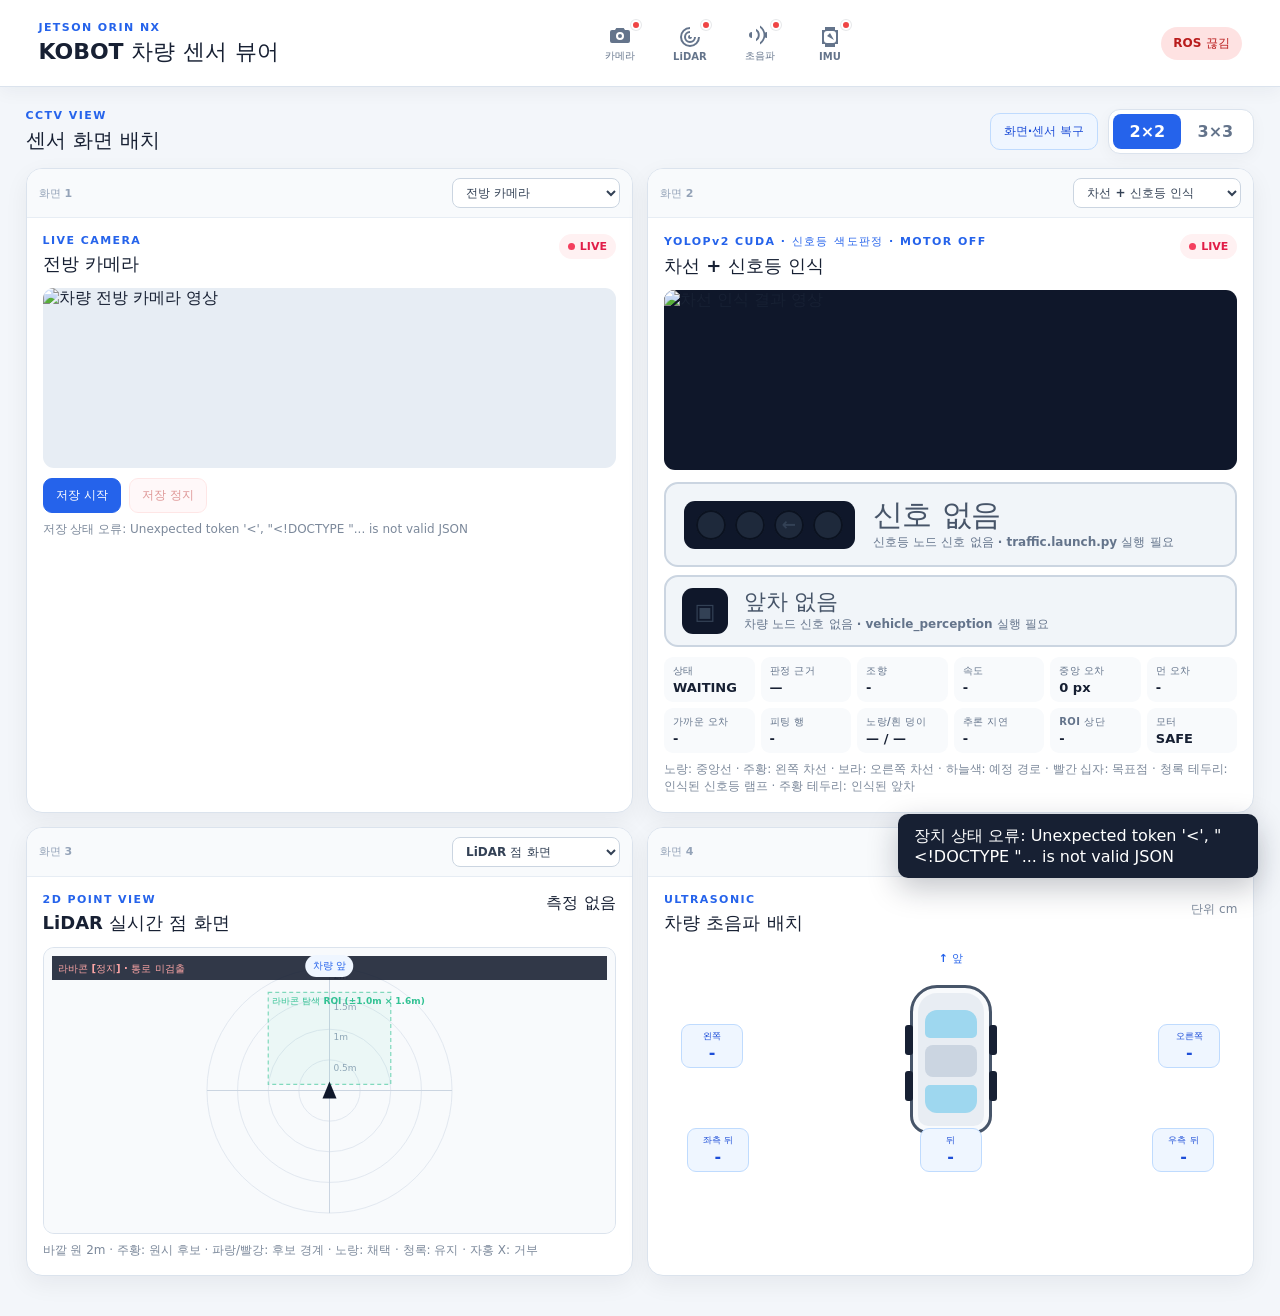
==== commit dbc620ea: "archive: save full Jetson source and validated cone racing work Captures the current 2026_Xytron sou" ====
--- a/real/ros2_ws/src/kobot_vehicle/dashboard/index.html
+++ b/real/ros2_ws/src/kobot_vehicle/dashboard/index.html
@@ -4,8 +4,8 @@
   <meta charset="utf-8">
   <meta name="viewport" content="width=device-width,initial-scale=1,user-scalable=no">
   <title>KOBOT 차량 센서 뷰어</title>
-  <link rel="stylesheet" href="style.css?v=20260821a">
-  <link rel="stylesheet" href="drive.css?v=20260821a">
+  <link rel="stylesheet" href="style.css?v=20260821b">
+  <link rel="stylesheet" href="drive.css?v=20260821b">
 </head>
 <body>
   <header class="topbar">
@@ -76,6 +76,6 @@
 
   <div id="toast" role="status" aria-live="polite"></div>
   <script src="roslib.min.js"></script>
-  <script src="app.js?v=20260821a"></script>
+  <script src="app.js?v=20260821b"></script>
 </body>
 </html>
--- a/real/ros2_ws/src/kobot_vehicle/dashboard/drive.css
+++ b/real/ros2_ws/src/kobot_vehicle/dashboard/drive.css
@@ -379,3 +379,91 @@
 .grid-3 .signal-card { gap: 12px; padding: 10px 13px; }
 .grid-3 .signal-lamps .lamp { width: 22px; height: 22px; font-size: 13px; }
 .grid-3 .signal-name { font-size: 21px; }
+
+
+/* ── 앞차 인식 결과 ───────────────────────────────────────── */
+.vehicle-overlay {
+  position: absolute;
+  inset: 0;
+  pointer-events: none;
+}
+
+.vbox {
+  position: absolute;
+  border: 3px solid #ff9f43;
+  border-radius: 4px;
+  box-shadow: 0 0 0 2px rgba(8, 15, 30, .55), 0 0 14px rgba(255, 159, 67, .8);
+}
+
+.vbox.s-left  { border-color: #4dabf7; box-shadow: 0 0 0 2px rgba(8,15,30,.55), 0 0 14px rgba(77,171,247,.85); }
+.vbox.s-right { border-color: #ff9f43; box-shadow: 0 0 0 2px rgba(8,15,30,.55), 0 0 14px rgba(255,159,67,.85); }
+
+.vbox b {
+  position: absolute;
+  top: -19px;
+  left: -2px;
+  padding: 1px 6px;
+  border-radius: 3px;
+  background: rgba(10, 14, 20, .88);
+  color: #fff;
+  font-size: 11px;
+  font-weight: 700;
+  white-space: nowrap;
+}
+
+.vehicle-card {
+  display: flex;
+  align-items: center;
+  gap: 16px;
+  margin-top: 8px;
+  padding: 11px 16px;
+  border: 2px solid #cbd5e1;
+  border-radius: 14px;
+  background: #f1f5f9;
+  transition: background .12s, border-color .12s;
+}
+
+.vcar {
+  display: grid;
+  flex: none;
+  width: 46px;
+  height: 46px;
+  place-items: center;
+  border-radius: 11px;
+  background: #0f172a;
+  color: #334155;
+  font-size: 22px;
+  transition: color .1s, box-shadow .1s;
+}
+
+.vtext { min-width: 0; }
+
+.vname {
+  display: block;
+  font-size: 22px;
+  font-weight: 900;
+  line-height: 1.15;
+  letter-spacing: -.02em;
+  color: #475569;
+}
+
+.vsub {
+  display: block;
+  margin-top: 2px;
+  color: #64748b;
+  font-size: 12px;
+  font-weight: 700;
+}
+
+.vehicle-card[data-side="left"]  { border-color: #4dabf7; background: #eff8ff; }
+.vehicle-card[data-side="right"] { border-color: #ff9f43; background: #fff7ed; }
+.vehicle-card[data-side="left"]  .vname { color: #1667a8; }
+.vehicle-card[data-side="right"] .vname { color: #b35b09; }
+.vehicle-card[data-side="left"]  .vsub  { color: #1a76bd; }
+.vehicle-card[data-side="right"] .vsub  { color: #c2690c; }
+.vehicle-card[data-side="left"]  .vcar  { color: #4dabf7; box-shadow: 0 0 16px 3px rgba(77,171,247,.7); }
+.vehicle-card[data-side="right"] .vcar  { color: #ff9f43; box-shadow: 0 0 16px 3px rgba(255,159,67,.7); }
+
+.grid-3 .vehicle-card { gap: 11px; padding: 8px 12px; }
+.grid-3 .vcar { width: 34px; height: 34px; font-size: 17px; }
+.grid-3 .vname { font-size: 17px; }
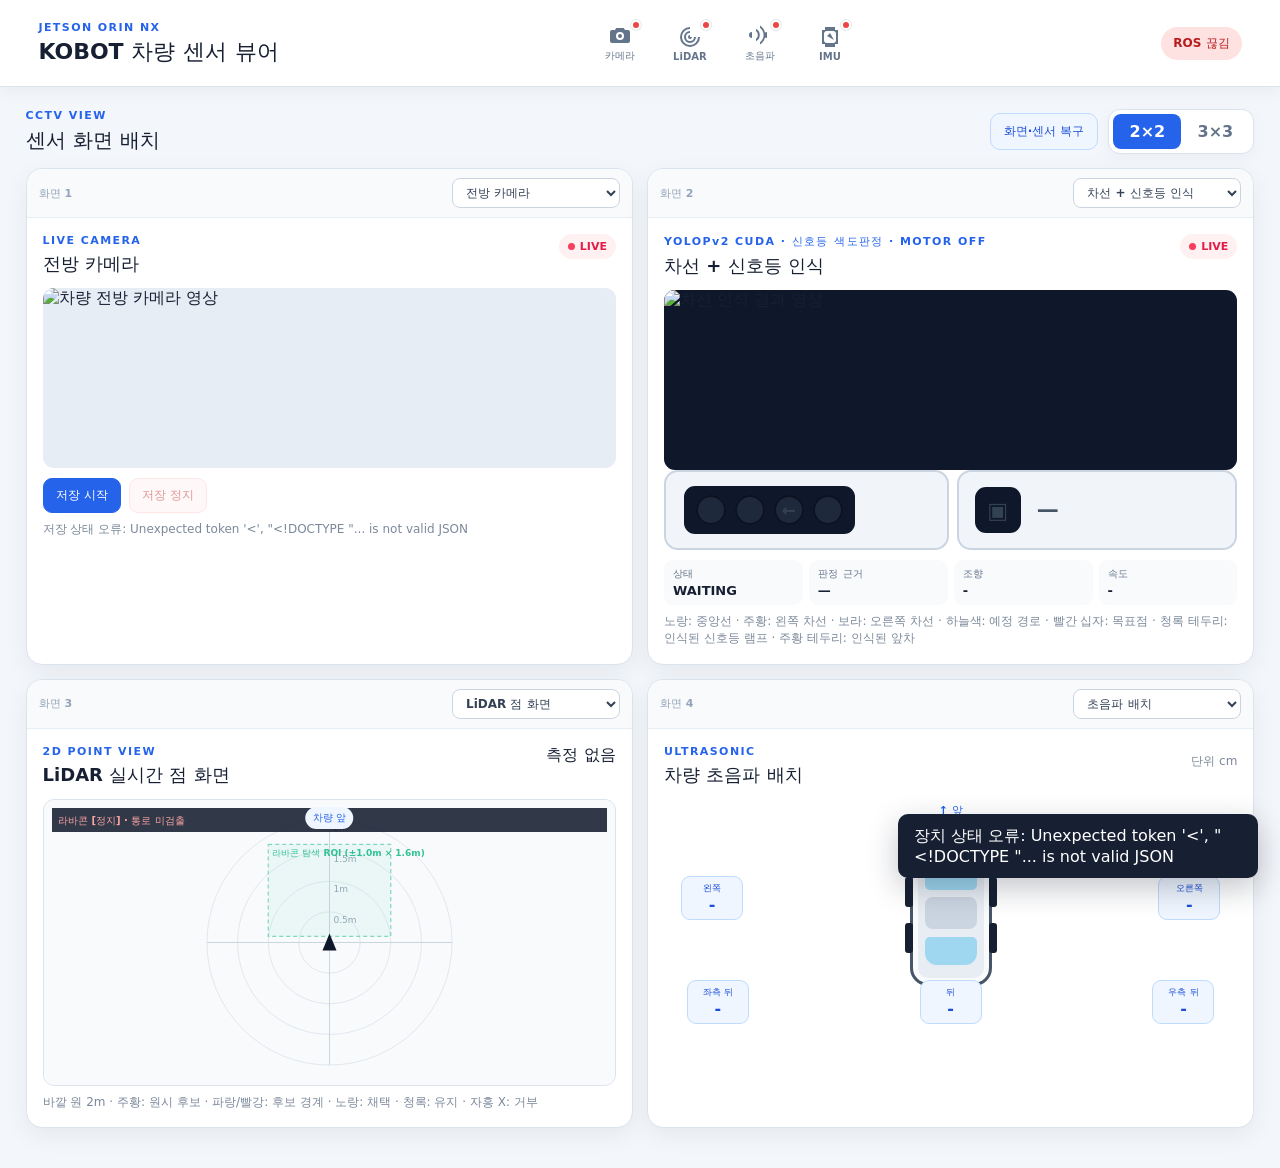
==== commit 4f77bf08: "fix(dashboard): ROI 오버레이를 신호 함수에 정확히 삽입 (차량 함수 오삽입 회수) + 캐시버전 상향 차량/신호 오버레이의 map 파라미터가 b/box 로 달라 첫 " ====
--- a/real/ros2_ws/src/kobot_vehicle/dashboard/index.html
+++ b/real/ros2_ws/src/kobot_vehicle/dashboard/index.html
@@ -5,7 +5,7 @@
   <meta name="viewport" content="width=device-width,initial-scale=1,user-scalable=no">
   <title>KOBOT 차량 센서 뷰어</title>
   <link rel="stylesheet" href="style.css?v=20260821b">
-  <link rel="stylesheet" href="drive.css?v=20260821b">
+  <link rel="stylesheet" href="drive.css?v=20260822a">
 </head>
 <body>
   <header class="topbar">
@@ -76,6 +76,6 @@
 
   <div id="toast" role="status" aria-live="polite"></div>
   <script src="roslib.min.js"></script>
-  <script src="app.js?v=20260821b"></script>
+  <script src="app.js?v=20260822a"></script>
 </body>
 </html>
--- a/real/ros2_ws/src/kobot_vehicle/dashboard/drive.css
+++ b/real/ros2_ws/src/kobot_vehicle/dashboard/drive.css
@@ -467,3 +467,18 @@
 .grid-3 .vehicle-card { gap: 11px; padding: 8px 12px; }
 .grid-3 .vcar { width: 34px; height: 34px; font-size: 17px; }
 .grid-3 .vname { font-size: 17px; }
+
+.lane-row { display: flex; gap: 8px; }
+.lane-row .signal-card, .lane-row .vehicle-card { flex: 1; margin: 0; }
+.lane-stats strong.steer-left  { color: #f0997b; }
+.lane-stats strong.steer-right { color: #10b981; }
+
+.signal-card { position: relative; }
+.signal-card .signal-lock { margin-left: auto; font-size: 12px; font-weight: 600;
+  color: #b3282b; background: rgba(216,31,34,.12); border: 1px solid rgba(216,31,34,.45);
+  border-radius: 6px; padding: 3px 8px; white-space: nowrap; }
+.signal-card.locked .signal-lamps { opacity: .35; }
+.signal-overlay .roi-box { position: absolute; border: 1.5px dashed #22d3ee;
+  border-radius: 4px; pointer-events: none; }
+.signal-overlay .roi-box b { position: absolute; top: -16px; left: 0;
+  font-size: 11px; font-weight: 600; color: #22d3ee; }
